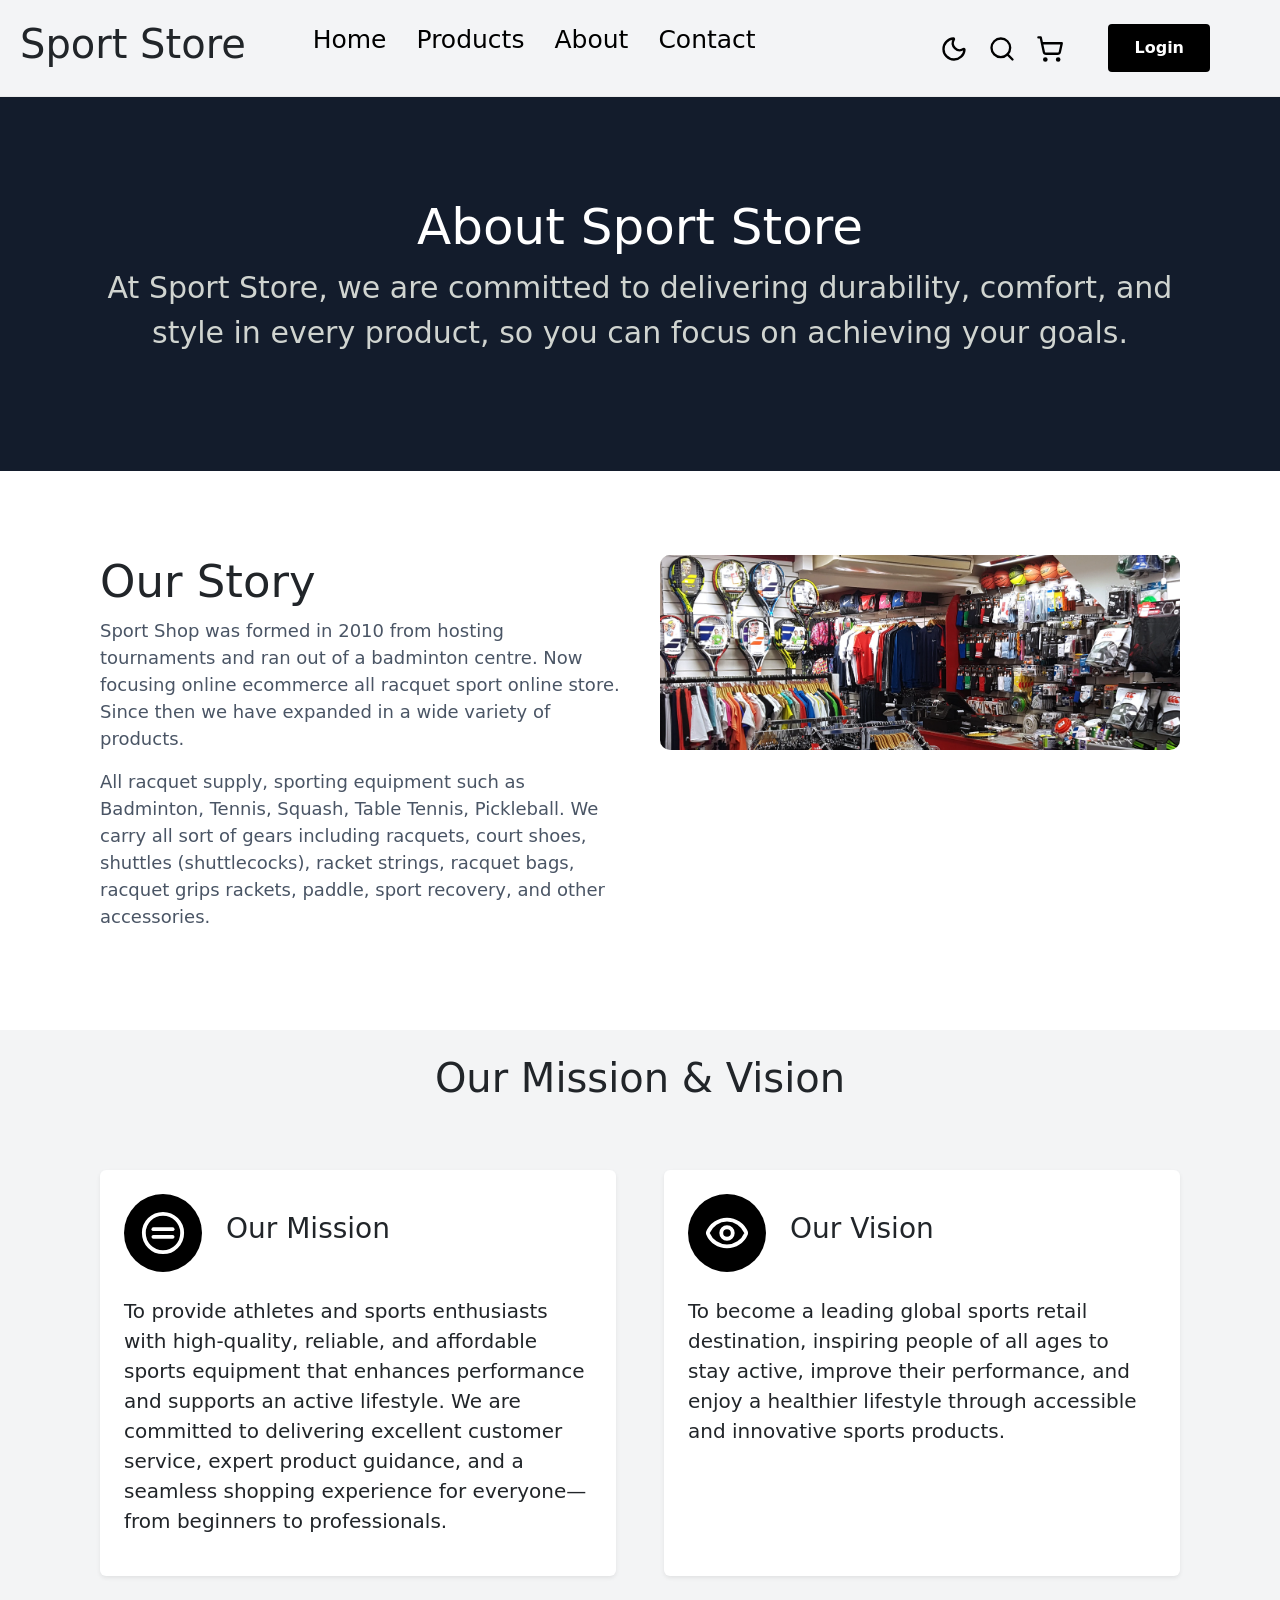
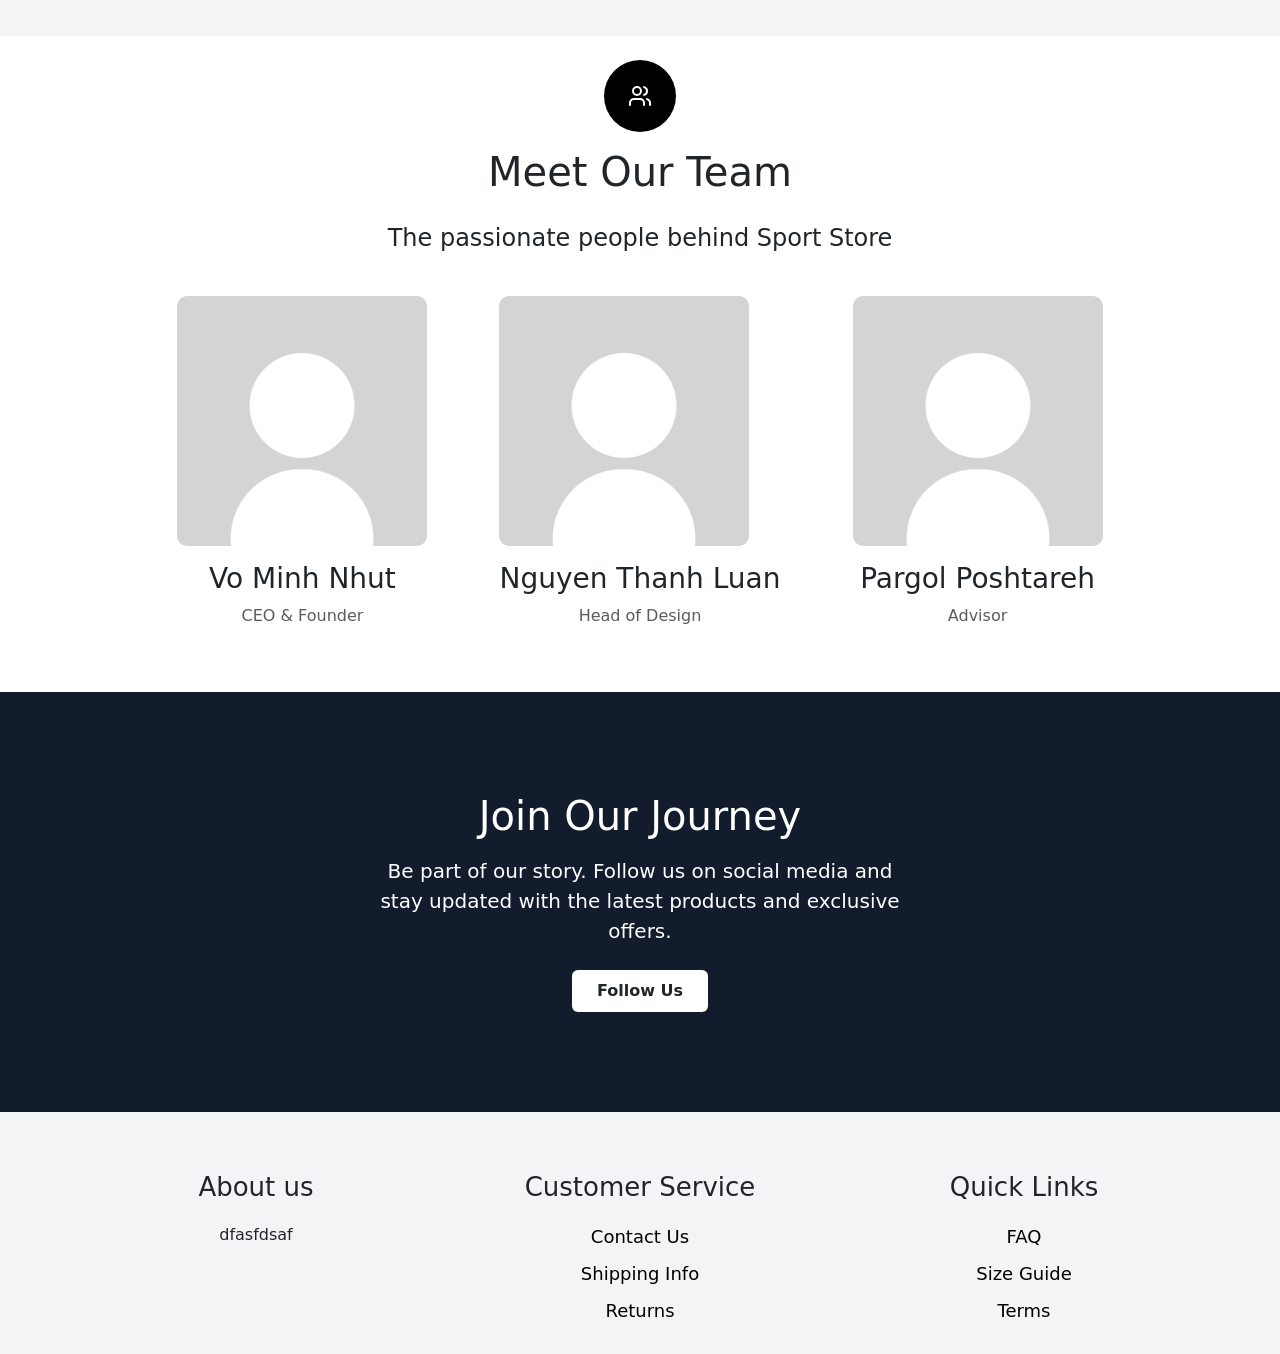
==== about.html @ 646bf486 "add about page" ====
<!DOCTYPE html>
<html lang="en">

<head>
    <meta charset="UTF-8">
    <meta name="viewport" content="width=device-width, initial-scale=1.0">
    <title>Document</title>
    <link href="https://cdn.jsdelivr.net/npm/bootstrap@5.3.2/dist/css/bootstrap.min.css" rel="stylesheet">
    <link rel="stylesheet" href="css/about.css">
    <link rel="stylesheet" href="css/global.css">
</head>

<body>
    <header>
        <h2>Sport Store</h2>
        <nav>
            <ul>
                <li><a href="/index.html">Home</a></li>
                <li><a href="/product.html">Products</a></li>
                <li><a href="#">About</a></li>
                <li><a href="#">Contact</a></li>
            </ul>
        </nav>
        <div class="header-actions">
            <button class="icon-btn btn-change-mode" aria-label="Dark Mode">
                <svg xmlns="http://www.w3.org/2000/svg" width="28" height="28" viewBox="0 0 24 24" fill="none"
                    stroke="currentColor" stroke-width="2" stroke-linecap="round" stroke-linejoin="round"
                    class="lucide lucide-moon-icon lucide-moon">
                    <path
                        d="M20.985 12.486a9 9 0 1 1-9.473-9.472c.405-.022.617.46.402.803a6 6 0 0 0 8.268 8.268c.344-.215.825-.004.803.401" />
                </svg>
            </button>
            <button class="icon-btn" aria-label="Search">
                <svg xmlns="http://www.w3.org/2000/svg" width="28" height="28" viewBox="0 0 24 24" fill="none"
                    stroke="currentColor" stroke-width="2" stroke-linecap="round" stroke-linejoin="round"
                    class="lucide lucide-search-icon lucide-search">
                    <path d="m21 21-4.34-4.34" />
                    <circle cx="11" cy="11" r="8" />
                </svg>
            </button>
            <a href="/cart.html">
                <button class="icon-btn position-relative me-4" aria-label="Cart">
                    <svg xmlns="http://www.w3.org/2000/svg" width="28" height="28" viewBox="0 0 24 24" fill="none"
                        stroke="currentColor" stroke-width="2" stroke-linecap="round" stroke-linejoin="round"
                        class="lucide lucide-shopping-cart-icon lucide-shopping-cart">
                        <circle cx="8" cy="21" r="1" />
                        <circle cx="19" cy="21" r="1" />
                        <path d="M2.05 2.05h2l2.66 12.42a2 2 0 0 0 2 1.58h9.78a2 2 0 0 0 1.95-1.57l1.65-7.43H5.12" />
                    </svg>
                    <badge id="cart-badge" class="cart-badge position-absolute">0</badge>
                </button>
            </a>
            <a href="/login.html" id="btn-login" class="btn-login">Login</a>
        </div>
    </header>
    <div>
        <div class="about-header mb-4">
            <div>
                <h1 class="text-white d-flex justify-content-center align-items-center">
                    About Sport Store
                </h1>
                <p class="d-flex justify-content-center align-items-center text-center">
                    At Sport Store, we are committed to delivering durability, comfort, and style in every product, so
                    you can focus on achieving your goals.
                </p>
            </div>
        </div>
        <div class="about-story d-flex mb-4">
            <div class="story-content w-50">
                <h2>Our Story</h2>
                <p>
                    Sport Shop was formed in 2010 from hosting tournaments and ran out of a badminton centre. Now
                    focusing online ecommerce all racquet sport online store. Since then we have expanded in a wide
                    variety of products.
                </p>
                <p>
                    All racquet supply, sporting equipment such as Badminton, Tennis, Squash, Table Tennis, Pickleball.
                    We
                    carry all sort of gears including racquets, court shoes, shuttles (shuttlecocks), racket strings,
                    racquet bags, racquet grips rackets, paddle, sport recovery, and other accessories.
                </p>
            </div>
            <div class="story-image w-50">
                <img src="/images/banner-shop-02.webp">
            </div>
        </div>
        <div class="about-mission pt-4">
            <h2 class="d-flex justify-content-center align-items-center fs-1">Our Mission & Vision</h2>
            <div class="d-flex container-content gap-5">
                <div class="card w-50 p-4 border-0 shadow-sm">
                    <div class="d-flex gap-4 mb-4 align-items-center">
                        <div class="rounded-circle bg-black text-white p-3">
                            <svg xmlns="http://www.w3.org/2000/svg" width="46" height="46" viewBox="0 0 24 24"
                                fill="none" stroke="currentColor" stroke-width="2" stroke-linecap="round"
                                stroke-linejoin="round" class="lucide lucide-circle-equal-icon lucide-circle-equal">
                                <circle cx="12" cy="12" r="10" />
                                <path d="M7 10h10" />
                                <path d="M7 14h10" />
                            </svg>
                        </div>
                        <h3>
                            Our Mission
                        </h3>
                    </div>
                    <div>
                        <p class="fs-5">
                            To provide athletes and sports enthusiasts with high-quality, reliable, and affordable
                            sports equipment that enhances performance and supports an active lifestyle. We are
                            committed to delivering excellent customer service, expert product guidance, and a seamless
                            shopping experience for everyone—from beginners to professionals.
                        </p>
                    </div>
                </div>
                <div class="card w-50 p-4 border-0 shadow-sm">
                    <div class="d-flex gap-4 mb-4 align-items-center">
                        <div class="rounded-circle bg-black text-white p-3">
                            <svg xmlns="http://www.w3.org/2000/svg" width="46" height="46" viewBox="0 0 24 24"
                                fill="none" stroke="currentColor" stroke-width="2" stroke-linecap="round"
                                stroke-linejoin="round" class="lucide lucide-eye-icon lucide-eye">
                                <path
                                    d="M2.062 12.348a1 1 0 0 1 0-.696 10.75 10.75 0 0 1 19.876 0 1 1 0 0 1 0 .696 10.75 10.75 0 0 1-19.876 0" />
                                <circle cx="12" cy="12" r="3" />
                            </svg>
                        </div>
                        <h3>
                            Our Vision
                        </h3>
                    </div>
                    <div>
                        <p class="fs-5">
                            To become a leading global sports retail destination, inspiring people of all ages to stay
                            active, improve their performance, and enjoy a healthier lifestyle through accessible and
                            innovative sports products.
                        </p>
                    </div>
                </div>
            </div>
            <div>

            </div>
        </div>

        <div class="about-our-team mb-4">
            <div class="d-flex flex-column justify-content-center align-items-center mt-4 gap-3">
                <div class="d-flex flex-column rounded-circle p-4 bg-black text-white">
                    <svg xmlns="http://www.w3.org/2000/svg" width="24" height="24" viewBox="0 0 24 24" fill="none"
                        stroke="currentColor" stroke-width="2" stroke-linecap="round" stroke-linejoin="round"
                        class="lucide lucide-users-icon lucide-users">
                        <path d="M16 21v-2a4 4 0 0 0-4-4H6a4 4 0 0 0-4 4v2" />
                        <path d="M16 3.128a4 4 0 0 1 0 7.744" />
                        <path d="M22 21v-2a4 4 0 0 0-3-3.87" />
                        <circle cx="9" cy="7" r="4" />
                    </svg>
                </div>
                <h2 class="fs-1">
                    Meet Our Team
                </h2>
                <p class="fs-4">
                    The passionate people behind Sport Store
                </p>
            </div>
            <div class="d-flex gap-4 align-items-center justify-content-center ">
                <div class="card p-4 border-0 text-center gap-3">
                    <img class="avatar-img" src="/images/c6e56503cfdd87da299f72dc416023d4.jpg">
                    <div>
                        <h3>
                            Vo Minh Nhut
                        </h3>
                        <p class="text-muted">
                            CEO & Founder
                        </p>
                    </div>
                </div>
                <div class="d-flex gap-4 align-items-center justify-content-center ">
                    <div class="card p-4 border-0 text-center gap-3">
                        <img class="avatar-img" src="/images/c6e56503cfdd87da299f72dc416023d4.jpg">
                        <div>
                            <h3>
                                Nguyen Thanh Luan
                            </h3>
                            <p class="text-muted">
                                Head of Design
                            </p>
                        </div>
                    </div>
                    <div class="d-flex gap-4 align-items-center justify-content-center ">
                        <div class="card p-4 border-0 text-center gap-3">
                            <img class="avatar-img" src="/images/c6e56503cfdd87da299f72dc416023d4.jpg">
                            <div>
                                <h3>
                                    Pargol Poshtareh
                                </h3>
                                <p class="text-muted">
                                    Advisor
                                </p>
                            </div>
                        </div>
                    </div>
                </div>
            </div>
        </div>
        <div class="about-join-us">
            <div class="d-flex flex-column text-center  align-items-center">
                <h2 class="mb-3 fs-1">Join Our Journey</h2>

                <p class="w-50 mb-4 fs-5">
                    Be part of our story. Follow us on social media and stay updated with the latest products
                    and exclusive offers.
                </p>

                <a href="https://www.instagram.com/nv.m210/" class="btn bg-white fw-bold px-4 py-2">
                    Follow Us
                </a>
            </div>

        </div>
        <footer>
            <div class="footer-content">
                <div class="footer-column">
                    <h3>About us</h3>
                    <p>dfasfdsaf</p>
                </div>
                <div class="footer-column">
                    <h3>Customer Service</h3>
                    <ul>
                        <li><a href="">Contact Us</a></li>
                        <li><a href="">Shipping Info</a></li>
                        <li><a href="">Returns</a></li>
                    </ul>
                </div>
                <div class="footer-column">
                    <h3>Quick Links</h3>
                    <ul>
                        <li><a href="">FAQ</a></li>
                        <li><a href="">Size Guide</a></li>
                        <li><a href="">Terms

                    </ul>
                </div>
            </div>
    </div>
    </footer>
</body>

</html>
---- css/about.css ----
.about-header {
    background-color: #131c2c;
    padding: 100px;
}

.about-header h1 {
    font-size: 50px;
}

.about-header p {
    color: #d0d4d0;
    font-size: 30px;
}

.about-story {
    gap: 40px;
    padding: 60px 100px
}

.story-image img {
    width: 100%;
    height: auto;
    border-radius: 10px;
    object-fit: cover;
}
.story-content h2{
    font-size: 45px;
}
.story-content p {
    font-size: 18px;
    color: #4A5565;
}
.about-mission{
    background-color: #F3F4F5;
}
.container-content{
    padding: 60px 100px;
}
.avatar-img {
    width: 100%;
    height: auto;
    border-radius: 10px;
    max-width: 250px;
    object-fit: cover;
}
.about-join-us{
    background-color: #131c2c;
    padding: 100px;
    color: white;
}
---- css/global.css ----
header {
    position: sticky;
    background-color: #F3F4F6;
    display: flex;
    justify-content: space-between;
    align-items: center;
    padding: 20px;
    border-bottom: 1px solid #eaeaea;
    top: 0;
    z-index: 1000;
}

body {
    margin: 0;
}

button {
    cursor: pointer;

}

header h2 {
    font-size: 40px;
}

nav ul {
    display: flex;
    gap: 30px;
    margin-right: 150px;
}

nav ul li a {
    font-size: 25px;
}

nav a:hover {
    color: gray;
}

ul {
    list-style: none;
}

a {
    text-decoration: none;
    color: black;
}

.header-actions {
    display: flex;
    align-items: center;
    gap: 20px;
}

.icon-btn {
    background: transparent;
    border: none;
    font-size: 25px;
    cursor: pointer;
    padding: 0;
    color: black;
}

.btn-login {
    background-color: black;
    color: white;
    padding: 12px 26px;
    border-radius: 4px;
    font-weight: bold;
    margin-right: 50px;
    cursor: pointer;
}

.size-6 {
    width: 30px;
    height: 30px;
}

.user-icon {
    background-color: grey;
    color: white;
    border-radius: 12px;
    padding: 8px 12px;

}

.cart-badge {
    top: -7px;
    background-color: red;
    border-radius: 50px;
    color: white;
    padding: 5px 10px;
    font-size: 12px;
    right: -17px;
    display: none;
}

footer {
    padding: 60px 5% 20px;
    background-color: #F3F4F6;

}

.footer-content {
    display: grid;

    grid-template-columns: repeat(3, 1fr);
    text-align: center;
}

.footer-column h3 {
    font-size: 26px;
    margin-bottom: 20px;

}

.footer-column ul {
    padding-left: 0;
    margin: 0;
}

.footer-column ul li {
    margin-bottom: 10px;
    align-items: center;
    margin-left: 0;
    font-size: 18px;
    font-weight: 100;
}
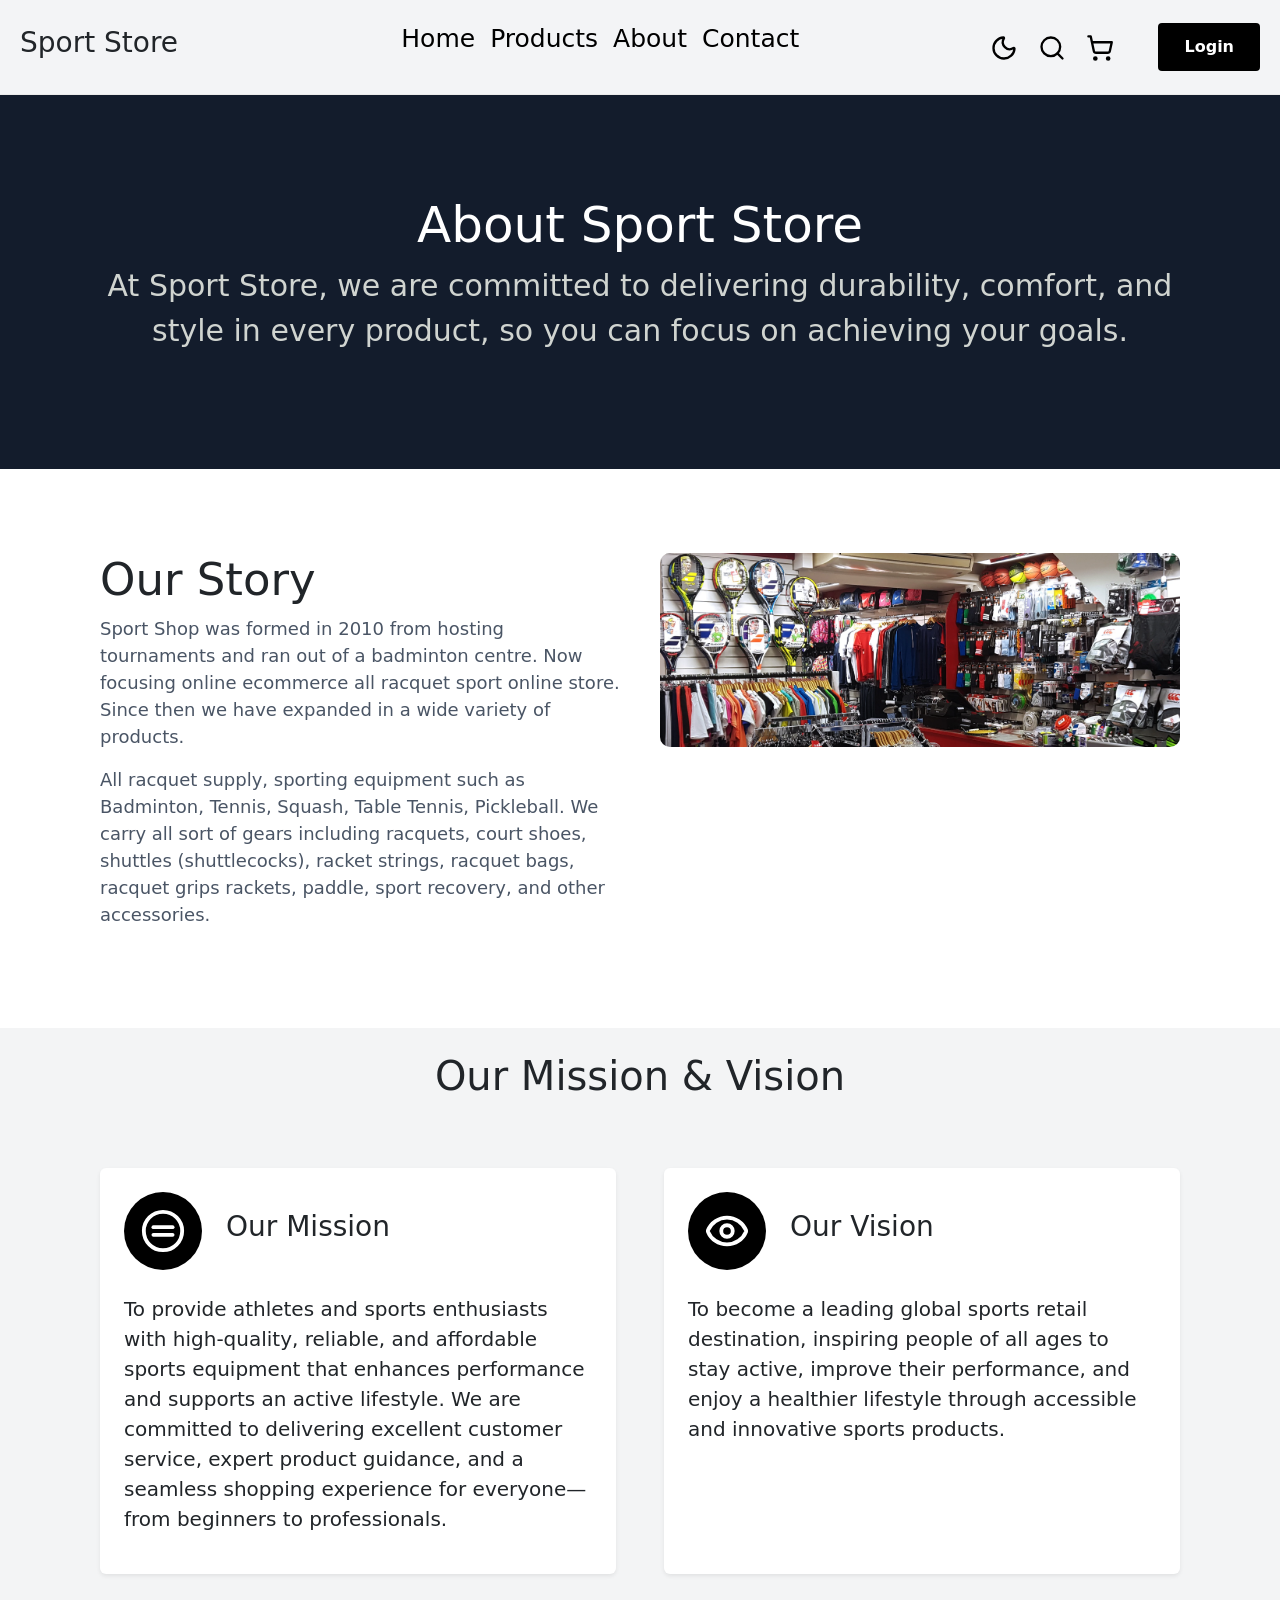
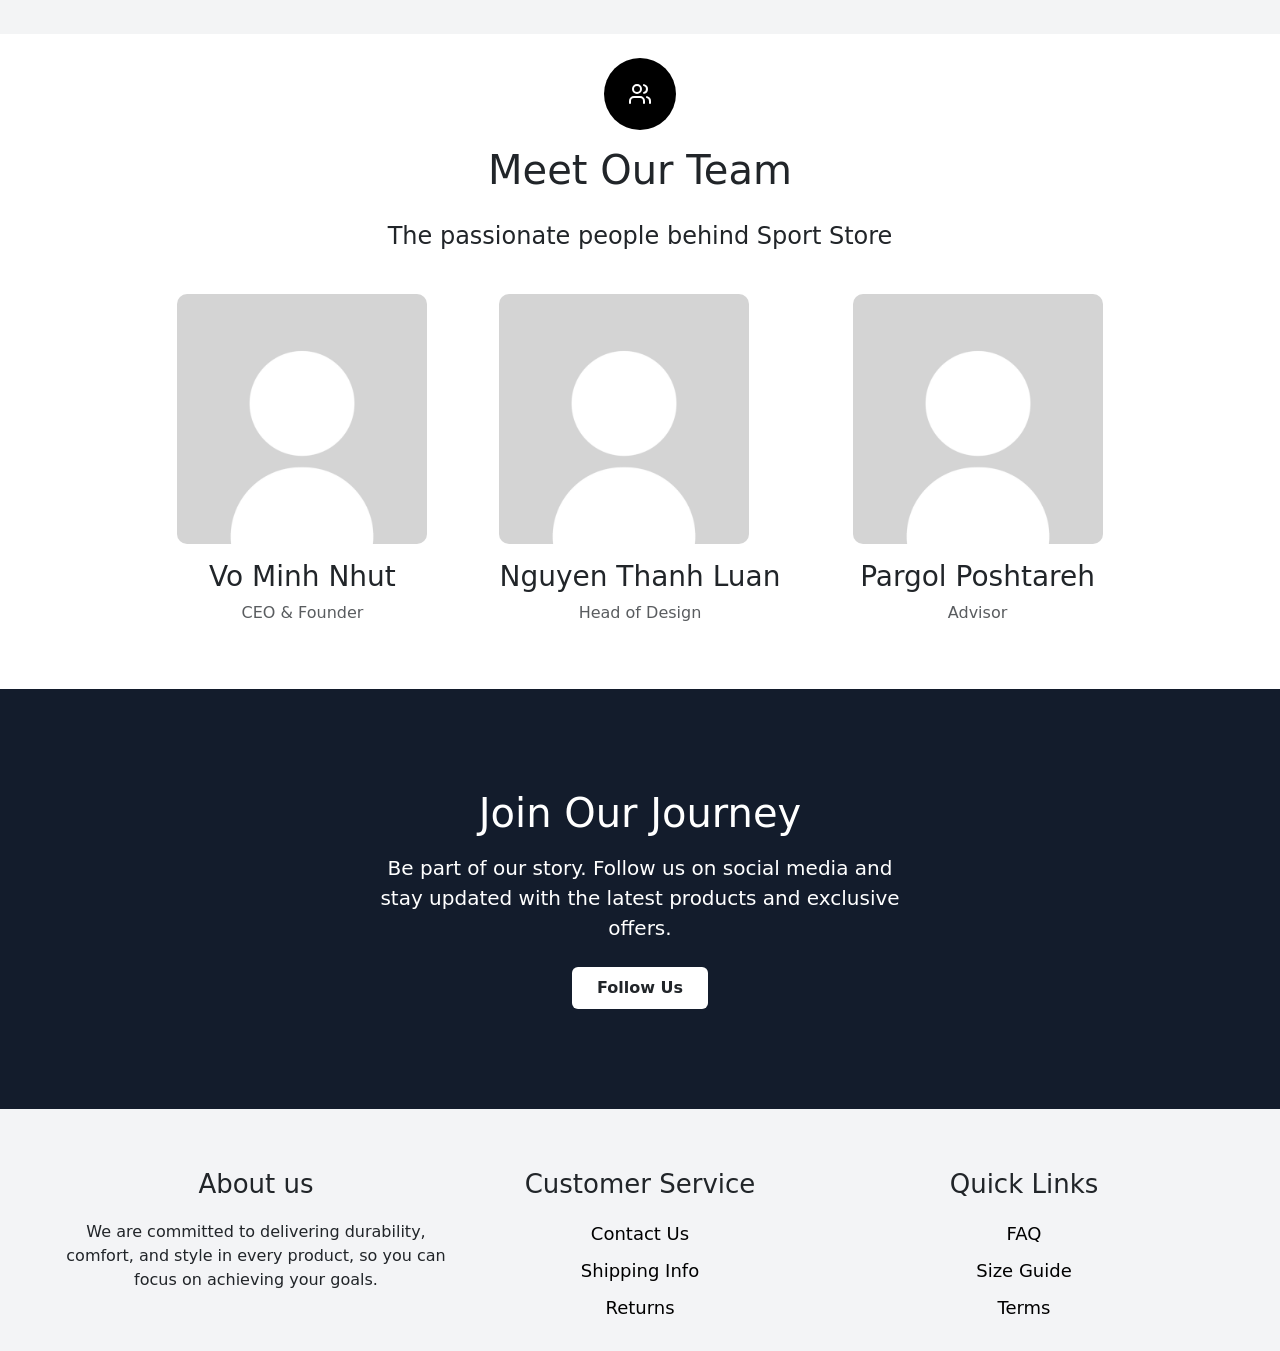
==== commit 19f02062: "add responsive + dark mode" ====
--- a/about.html
+++ b/about.html
@@ -15,10 +15,10 @@
         <h2>Sport Store</h2>
         <nav>
             <ul>
-                <li><a href="/index.html">Home</a></li>
-                <li><a href="/product.html">Products</a></li>
-                <li><a href="#">About</a></li>
-                <li><a href="#">Contact</a></li>
+                <li><a href="index.html">Home</a></li>
+                <li><a href="product.html">Products</a></li>
+                <li><a href="about.html">About</a></li>
+                <li><a href="contact.html">Contact</a></li>
             </ul>
         </nav>
         <div class="header-actions">
@@ -30,7 +30,7 @@
                         d="M20.985 12.486a9 9 0 1 1-9.473-9.472c.405-.022.617.46.402.803a6 6 0 0 0 8.268 8.268c.344-.215.825-.004.803.401" />
                 </svg>
             </button>
-            <button class="icon-btn" aria-label="Search">
+            <button id="search-btn" class="icon-btn" aria-label="Search">
                 <svg xmlns="http://www.w3.org/2000/svg" width="28" height="28" viewBox="0 0 24 24" fill="none"
                     stroke="currentColor" stroke-width="2" stroke-linecap="round" stroke-linejoin="round"
                     class="lucide lucide-search-icon lucide-search">
@@ -38,7 +38,7 @@
                     <circle cx="11" cy="11" r="8" />
                 </svg>
             </button>
-            <a href="/cart.html">
+            <a href="cart.html">
                 <button class="icon-btn position-relative me-4" aria-label="Cart">
                     <svg xmlns="http://www.w3.org/2000/svg" width="28" height="28" viewBox="0 0 24 24" fill="none"
                         stroke="currentColor" stroke-width="2" stroke-linecap="round" stroke-linejoin="round"
@@ -50,7 +50,7 @@
                     <badge id="cart-badge" class="cart-badge position-absolute">0</badge>
                 </button>
             </a>
-            <a href="/login.html" id="btn-login" class="btn-login">Login</a>
+            <a href="login.html" id="btn-login" class="btn-login">Login</a>
         </div>
     </header>
     <div>
@@ -81,7 +81,7 @@
                 </p>
             </div>
             <div class="story-image w-50">
-                <img src="/images/banner-shop-02.webp">
+                <img src="images/banner-shop-02.webp">
             </div>
         </div>
         <div class="about-mission pt-4">
@@ -159,9 +159,9 @@
                     The passionate people behind Sport Store
                 </p>
             </div>
-            <div class="d-flex gap-4 align-items-center justify-content-center ">
+            <div class="member-wrapper d-flex gap-4 align-items-center justify-content-center ">
                 <div class="card p-4 border-0 text-center gap-3">
-                    <img class="avatar-img" src="/images/c6e56503cfdd87da299f72dc416023d4.jpg">
+                    <img class="avatar-img" src="images/c6e56503cfdd87da299f72dc416023d4.jpg">
                     <div>
                         <h3>
                             Vo Minh Nhut
@@ -173,7 +173,7 @@
                 </div>
                 <div class="d-flex gap-4 align-items-center justify-content-center ">
                     <div class="card p-4 border-0 text-center gap-3">
-                        <img class="avatar-img" src="/images/c6e56503cfdd87da299f72dc416023d4.jpg">
+                        <img class="avatar-img" src="images/c6e56503cfdd87da299f72dc416023d4.jpg">
                         <div>
                             <h3>
                                 Nguyen Thanh Luan
@@ -185,7 +185,7 @@
                     </div>
                     <div class="d-flex gap-4 align-items-center justify-content-center ">
                         <div class="card p-4 border-0 text-center gap-3">
-                            <img class="avatar-img" src="/images/c6e56503cfdd87da299f72dc416023d4.jpg">
+                            <img class="avatar-img" src="images/c6e56503cfdd87da299f72dc416023d4.jpg">
                             <div>
                                 <h3>
                                     Pargol Poshtareh
@@ -218,12 +218,13 @@
             <div class="footer-content">
                 <div class="footer-column">
                     <h3>About us</h3>
-                    <p>dfasfdsaf</p>
+                    <p>We are committed to delivering durability, comfort, and style in every product, so
+                        you can focus on achieving your goals.</p>
                 </div>
                 <div class="footer-column">
                     <h3>Customer Service</h3>
                     <ul>
-                        <li><a href="">Contact Us</a></li>
+                        <li><a href="contact.html">Contact Us</a></li>
                         <li><a href="">Shipping Info</a></li>
                         <li><a href="">Returns</a></li>
                     </ul>
@@ -240,6 +241,11 @@
             </div>
     </div>
     </footer>
+    <script src="js/afterLogin.js"></script>
+    <script src="js/about.js"></script>
+    <script src="js/changeMode.js"></script>
+    <script src="js/search.js"></script>
+
 </body>
 
 </html>
--- a/css/about.css
+++ b/css/about.css
@@ -23,19 +23,24 @@
     border-radius: 10px;
     object-fit: cover;
 }
-.story-content h2{
+
+.story-content h2 {
     font-size: 45px;
 }
+
 .story-content p {
     font-size: 18px;
     color: #4A5565;
 }
-.about-mission{
+
+.about-mission {
     background-color: #F3F4F5;
 }
-.container-content{
+
+.container-content {
     padding: 60px 100px;
 }
+
 .avatar-img {
     width: 100%;
     height: auto;
@@ -43,8 +48,61 @@
     max-width: 250px;
     object-fit: cover;
 }
-.about-join-us{
+
+.about-join-us {
+    display: flex;
     background-color: #131c2c;
     padding: 100px;
     color: white;
+}
+
+@media (max-width: 768px) {
+
+    .about-header {
+        padding: 40px 20px;
+    }
+
+    .about-header h1 {
+        font-size: 32px;
+    }
+
+    .about-header p {
+        font-size: 18px;
+    }
+
+    .about-story {
+        flex-direction: column;
+        padding: 40px 20px;
+        text-align: center;
+        justify-content: center;
+        align-items: center;
+    }
+
+    .story-content h2 {
+        font-size: 28px;
+    }
+
+    .container-content {
+        flex-direction: column;
+        padding: 40px 20px;
+    }
+
+    .container-content .card.w-50 {
+        width: 100% !important;
+    }
+
+    .member-wrapper {
+        flex-direction: column;
+    }
+
+    .about-join-us {
+        padding: 25px;
+    }
+
+}
+
+
+/* dark mode */
+body.dark .about-mission h2 {
+    color: black;
 }
--- a/css/global.css
+++ b/css/global.css
@@ -20,13 +20,13 @@
 }
 
 header h2 {
-    font-size: 40px;
+    font-size: 28px;
 }
 
 nav ul {
     display: flex;
-    gap: 30px;
-    margin-right: 150px;
+    margin-right: 0;
+    gap: 15px;
 }
 
 nav ul li a {
@@ -67,8 +67,9 @@
     padding: 12px 26px;
     border-radius: 4px;
     font-weight: bold;
-    margin-right: 50px;
     cursor: pointer;
+    margin-right: 0;
+
 }
 
 .size-6 {
@@ -125,4 +126,51 @@
     margin-left: 0;
     font-size: 18px;
     font-weight: 100;
-}+}
+body.dark {
+    background-color: #101828;
+    color: white;
+}
+
+body.dark footer, body.dark header {
+    background-color: #1e2939;
+}
+body.dark .footer-column ul li a{
+    color: white;
+}
+@media (max-width: 768px) {
+    header {
+        flex-direction: column;
+        gap: 15px;
+        padding: 15px;
+    }
+
+    header h2 {
+        font-size: 30px;
+        margin: 0;
+    }
+
+    nav ul {
+        padding: 0;
+        margin: 0;
+        gap: 15px;
+    }
+
+    nav ul li a {
+        font-size: 18px;
+    }
+
+    .header-actions {
+        width: 100%;
+        justify-content: center;
+    }
+
+    .footer-content {
+        grid-template-columns: 1fr;
+        gap: 30px;
+    }
+
+    .footer-column h3 {
+        margin-bottom: 10px;
+    }
+}
